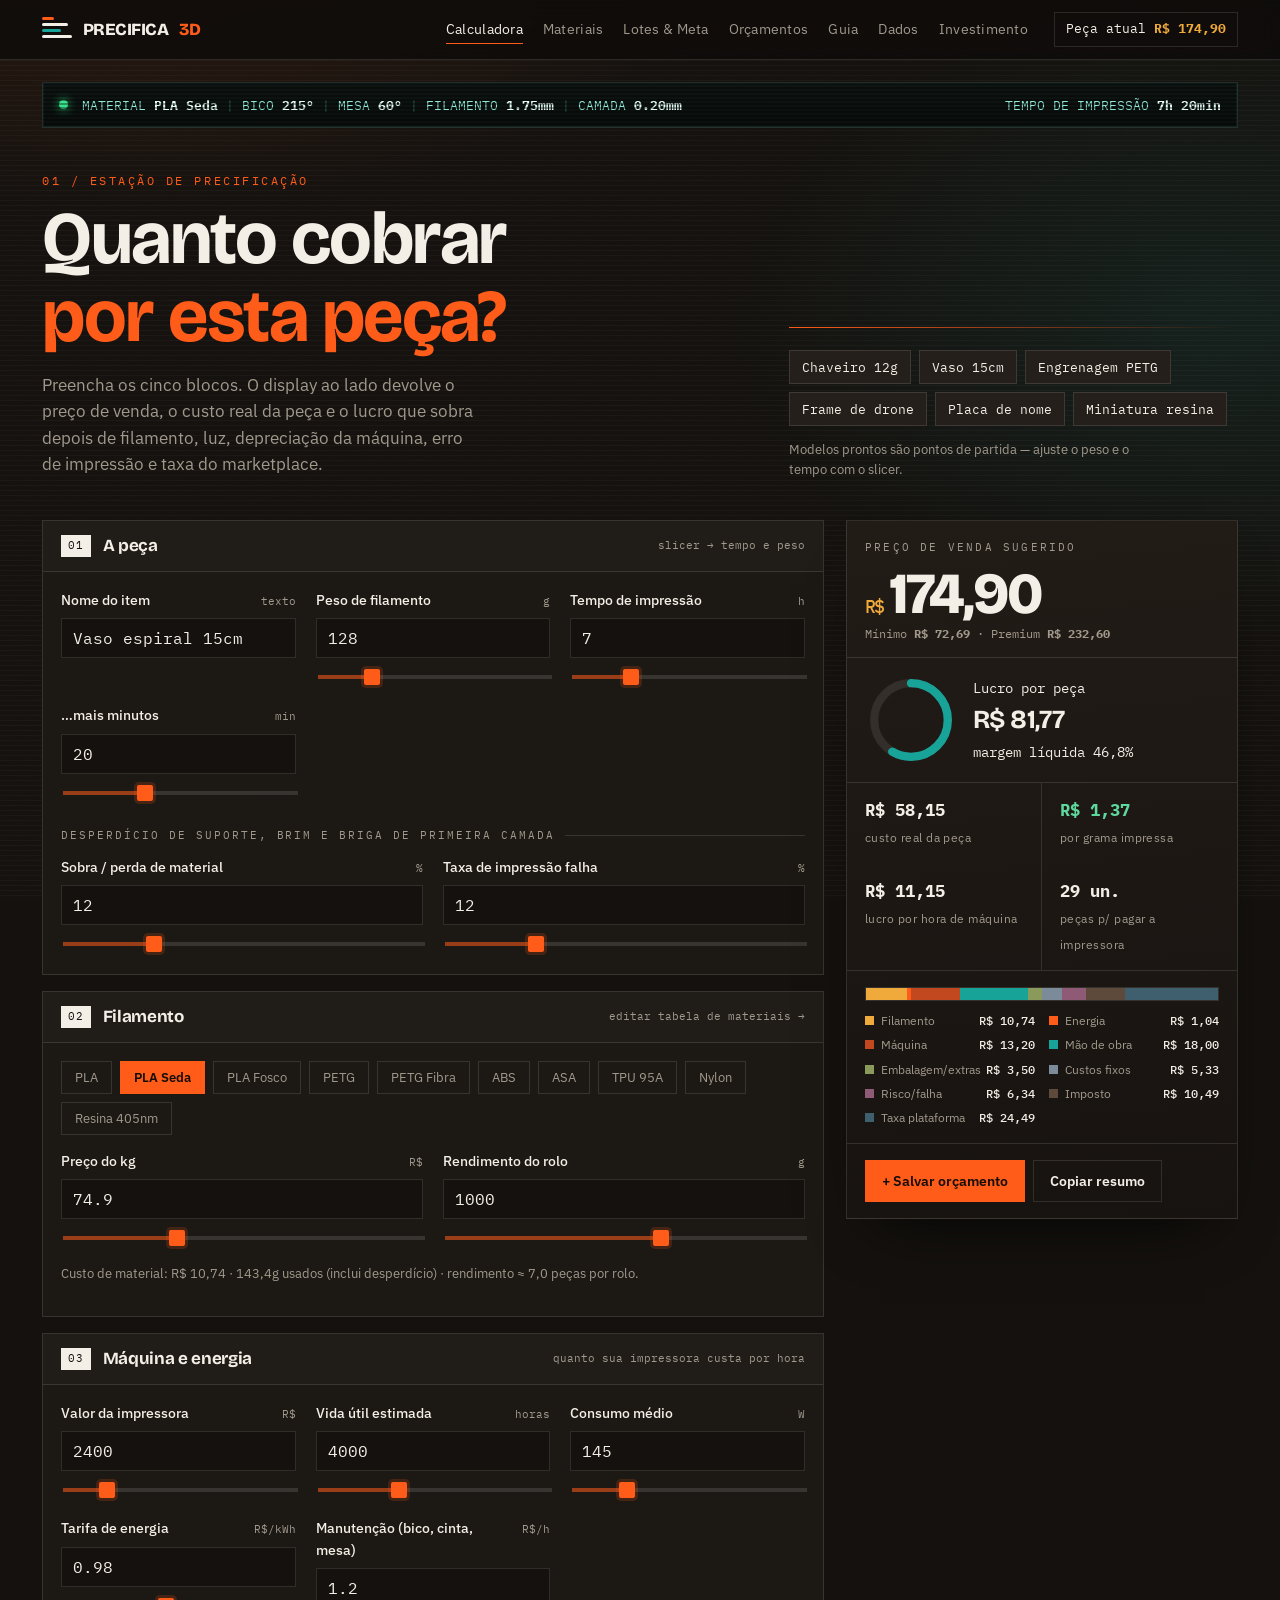
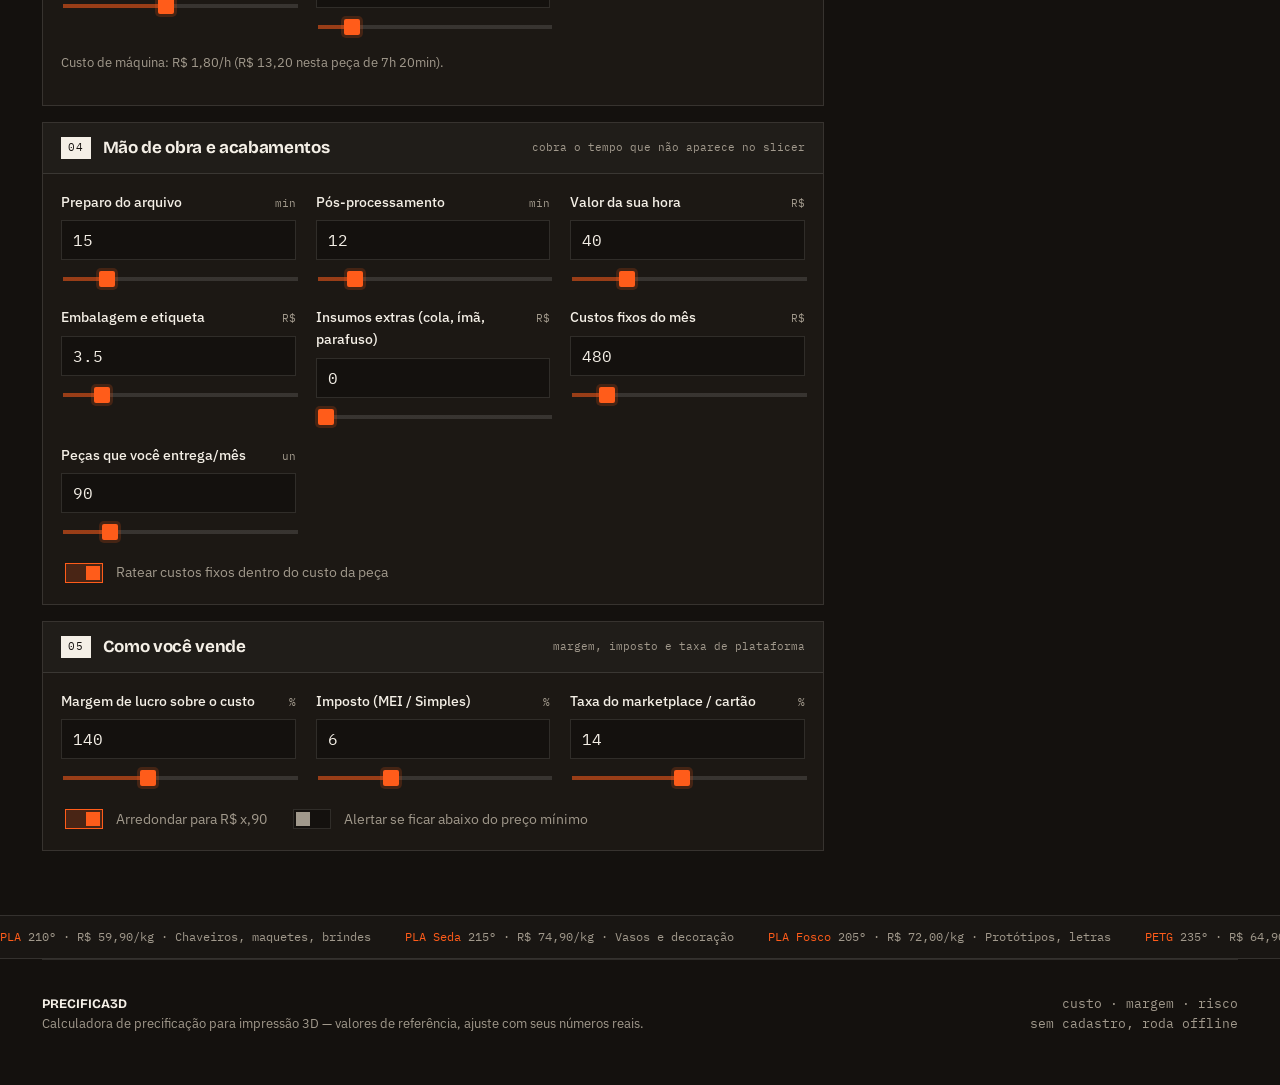
==== index.html @ 9613bdf2 "Precifica3D: calculadora + materiais, lotes, orçamentos, guia, dados e aba Investimento (impressoras" ====
<!DOCTYPE html>
<html lang="pt-BR" class="no-js">
<head>
<meta charset="utf-8">
<meta name="viewport" content="width=device-width,initial-scale=1">
<title>Precifica 3D — Calculadora de Preço de Impressão 3D</title>
<meta name="description" content="Calculadora de preço para impressão 3D: custo de material, energia, depreciação da máquina, mão de obra, falhas e margem. Descubra quanto cobrar por peça.">
<link rel="preconnect" href="https://fonts.googleapis.com">
<link rel="preconnect" href="https://fonts.gstatic.com" crossorigin>
<link href="https://fonts.googleapis.com/css2?family=Bricolage+Grotesque:opsz,wght@12..96,400..800&family=IBM+Plex+Mono:wght@400;500;600&family=IBM+Plex+Sans:wght@400;500;600&display=swap" rel="stylesheet">
<link rel="stylesheet" href="css/style.css">
<script>document.documentElement.classList.remove('no-js')</script>
</head>
<body>
<div class="grain"></div>

<header class="top">
  <div class="top-in">
    <a class="brand" href="index.html"><span class="mark"><i></i><i></i><i></i><i></i></span>PRECIFICA<span>3D</span></a>
    <nav class="nav">
      <a href="index.html" aria-current="page">Calculadora</a>
      <a href="materiais.html">Materiais</a>
      <a href="lotes.html">Lotes &amp; Meta</a>
      <a href="orcamentos.html">Orçamentos</a>
      <a href="guia.html">Guia</a>
      <a href="dados.html">Dados</a>
      <a href="investimento.html">Investimento</a>
    </nav>
    <div class="top-price">Peça atual <b id="chipPrice">R$ 0,00</b></div>
  </div>
</header>

<main id="top">
  <div class="wrap">

  <div class="lcd">
    <span class="led"></span>
    <span id="tickerTxt">MATERIAL <b>PLA</b><span class="sep"> | </span>BICO <b>210°C</b><span class="sep"> | </span>MESA <b>60°C</b><span class="sep"> | </span>FILAMENTO <b>1.75mm</b><span class="sep"> | </span>CAMADA <b>0.20mm</b></span>
    <span style="margin-left:auto">TEMPO DE IMPRESSÃO <b id="tickerTime">0h00</b></span>
  </div>

  <div class="mast">
    <div>
      <div class="kick">01 / Estação de precificação</div>
      <h1>Quanto cobrar<em>por esta peça?</em></h1>
      <p>Preencha os cinco blocos. O display ao lado devolve o preço de venda, o custo real da peça e o lucro que sobra depois de filamento, luz, depreciação da máquina, erro de impressão e taxa do marketplace.</p>
    </div>
    <div>
      <div class="rule"></div>
      <div class="presets" id="presets" role="group" aria-label="Modelos prontos">
        <button class="pre" data-p="chaveiro">Chaveiro 12g</button>
        <button class="pre" data-p="vaso">Vaso 15cm</button>
        <button class="pre" data-p="engren">Engrenagem PETG</button>
        <button class="pre" data-p="drone">Frame de drone</button>
        <button class="pre" data-p="placa">Placa de nome</button>
        <button class="pre" data-p="mini">Miniatura resina</button>
      </div>
      <p style="font-size:13px;color:var(--dim);margin-top:14px">Modelos prontos são pontos de partida — ajuste o peso e o tempo com o slicer.</p>
    </div>
  </div>

  <!-- CALCULADORA -->
  <section id="calculadora" class="stage">
    <div>
      <div class="panel calc" id="calcPanel">
        <div class="sweep"></div>
        <div class="p-head"><span class="num">01</span><h3>A peça</h3><span class="hint">slicer → tempo e peso</span></div>
        <div class="p-body">
          <div class="grid">
            <div class="field">
              <div class="f-top"><label for="nome">Nome do item</label><span class="u">texto</span></div>
              <input type="text" id="nome" data-k="nome" value="Vaso espiral 15cm">
            </div>
            <div class="field">
              <div class="f-top"><label id="lbl-peso" for="i-peso">Peso de filamento</label><span class="u">g</span></div>
              <input type="number" id="i-peso" data-k="peso" min="1" max="4000" step="1" value="128">
              <input type="range" aria-labelledby="lbl-peso" data-k="peso" min="1" max="600" step="1" value="128">
            </div>
            <div class="field">
              <div class="f-top"><label id="lbl-horas" for="i-horas">Tempo de impressão</label><span class="u">h</span></div>
              <input type="number" id="i-horas" data-k="horas" min="0" max="80" step="0.5" value="7">
              <input type="range" aria-labelledby="lbl-horas" data-k="horas" min="0" max="30" step="0.5" value="7">
            </div>
            <div class="field">
              <div class="f-top"><label id="lbl-mins" for="i-mins">…mais minutos</label><span class="u">min</span></div>
              <input type="number" id="i-mins" data-k="mins" min="0" max="59" step="1" value="20">
              <input type="range" aria-labelledby="lbl-mins" data-k="mins" min="0" max="59" step="1" value="20">
            </div>
          </div>
          <div class="sub">Desperdício de suporte, brim e briga de primeira camada</div>
          <div class="grid">
            <div class="field">
              <div class="f-top"><label id="lbl-desperdicio" for="i-desperdicio">Sobra / perda de material</label><span class="u">%</span></div>
              <input type="number" id="i-desperdicio" data-k="desperdicio" min="0" max="80" step="1" value="12">
              <input type="range" aria-labelledby="lbl-desperdicio" data-k="desperdicio" min="0" max="50" step="1" value="12">
            </div>
            <div class="field">
              <div class="f-top"><label id="lbl-falha" for="i-falha">Taxa de impressão falha</label><span class="u">%</span></div>
              <input type="number" id="i-falha" data-k="falha" min="0" max="90" step="1" value="12">
              <input type="range" aria-labelledby="lbl-falha" data-k="falha" min="0" max="50" step="1" value="12">
            </div>
          </div>
        </div>
      </div>

      <div class="panel">
        <div class="p-head"><span class="num">02</span><h3>Filamento</h3><a class="hint" href="materiais.html">editar tabela de materiais →</a></div>
        <div class="p-body">
          <div class="chips" id="chips"></div>
          <div class="grid">
            <div class="field">
              <div class="f-top"><label id="lbl-precoKg" for="i-precoKg">Preço do kg</label><span class="u">R$</span></div>
              <input type="number" id="i-precoKg" data-k="precoKg" min="1" max="900" step="0.1" value="59.90">
              <input type="range" aria-labelledby="lbl-precoKg" data-k="precoKg" min="20" max="200" step="0.5" value="59.9">
            </div>
            <div class="field">
              <div class="f-top"><label id="lbl-rolo" for="i-rolo">Rendimento do rolo</label><span class="u">g</span></div>
              <input type="number" id="i-rolo" data-k="rolo" min="100" max="3000" step="10" value="1000">
              <input type="range" aria-labelledby="lbl-rolo" data-k="rolo" min="250" max="1500" step="10" value="1000">
            </div>
          </div>
          <p class="note" id="matNote">Custo de material por peça: —</p>
        </div>
      </div>

      <div class="panel">
        <div class="p-head"><span class="num">03</span><h3>Máquina e energia</h3><span class="hint">quanto sua impressora custa por hora</span></div>
        <div class="p-body">
          <div class="grid">
            <div class="field">
              <div class="f-top"><label id="lbl-maquina" for="i-maquina">Valor da impressora</label><span class="u">R$</span></div>
              <input type="number" id="i-maquina" data-k="maquina" min="0" max="200000" step="50" value="2400">
              <input type="range" aria-labelledby="lbl-maquina" data-k="maquina" min="500" max="12000" step="50" value="2400">
            </div>
            <div class="field">
              <div class="f-top"><label id="lbl-vida" for="i-vida">Vida útil estimada</label><span class="u">horas</span></div>
              <input type="number" id="i-vida" data-k="vida" min="200" max="20000" step="50" value="4000">
              <input type="range" aria-labelledby="lbl-vida" data-k="vida" min="1000" max="10000" step="50" value="4000">
            </div>
            <div class="field">
              <div class="f-top"><label id="lbl-potencia" for="i-potencia">Consumo médio</label><span class="u">W</span></div>
              <input type="number" id="i-potencia" data-k="potencia" min="10" max="1500" step="5" value="145">
              <input type="range" aria-labelledby="lbl-potencia" data-k="potencia" min="20" max="600" step="5" value="145">
            </div>
            <div class="field">
              <div class="f-top"><label id="lbl-tarifa" for="i-tarifa">Tarifa de energia</label><span class="u">R$/kWh</span></div>
              <input type="number" id="i-tarifa" data-k="tarifa" min="0.1" max="3" step="0.01" value="0.98">
              <input type="range" aria-labelledby="lbl-tarifa" data-k="tarifa" min="0.2" max="2" step="0.01" value="0.98">
            </div>
            <div class="field">
              <div class="f-top"><label id="lbl-manut" for="i-manut">Manutenção (bico, cinta, mesa)</label><span class="u">R$/h</span></div>
              <input type="number" id="i-manut" data-k="manut" min="0" max="30" step="0.1" value="1.20">
              <input type="range" aria-labelledby="lbl-manut" data-k="manut" min="0" max="10" step="0.1" value="1.2">
            </div>
          </div>
          <p class="note" id="machineNote">Custo de máquina: —</p>
        </div>
      </div>

      <div class="panel">
        <div class="p-head"><span class="num">04</span><h3>Mão de obra e acabamentos</h3><span class="hint">cobra o tempo que não aparece no slicer</span></div>
        <div class="p-body">
          <div class="grid">
            <div class="field">
              <div class="f-top"><label id="lbl-prepMin" for="i-prepMin">Preparo do arquivo</label><span class="u">min</span></div>
              <input type="number" id="i-prepMin" data-k="prepMin" min="0" max="240" step="1" value="15">
              <input type="range" aria-labelledby="lbl-prepMin" data-k="prepMin" min="0" max="90" step="1" value="15">
            </div>
            <div class="field">
              <div class="f-top"><label id="lbl-posMin" for="i-posMin">Pós-processamento</label><span class="u">min</span></div>
              <input type="number" id="i-posMin" data-k="posMin" min="0" max="240" step="1" value="12">
              <input type="range" aria-labelledby="lbl-posMin" data-k="posMin" min="0" max="90" step="1" value="12">
            </div>
            <div class="field">
              <div class="f-top"><label id="lbl-horaTrab" for="i-horaTrab">Valor da sua hora</label><span class="u">R$</span></div>
              <input type="number" id="i-horaTrab" data-k="horaTrab" min="0" max="300" step="1" value="40">
              <input type="range" aria-labelledby="lbl-horaTrab" data-k="horaTrab" min="10" max="150" step="1" value="40">
            </div>
            <div class="field">
              <div class="f-top"><label id="lbl-emb" for="i-emb">Embalagem e etiqueta</label><span class="u">R$</span></div>
              <input type="number" id="i-emb" data-k="emb" min="0" max="100" step="0.5" value="3.50">
              <input type="range" aria-labelledby="lbl-emb" data-k="emb" min="0" max="25" step="0.1" value="3.5">
            </div>
            <div class="field">
              <div class="f-top"><label id="lbl-extra" for="i-extra">Insumos extras (cola, ímã, parafuso)</label><span class="u">R$</span></div>
              <input type="number" id="i-extra" data-k="extra" min="0" max="500" step="0.5" value="0">
              <input type="range" aria-labelledby="lbl-extra" data-k="extra" min="0" max="60" step="0.5" value="0">
            </div>
            <div class="field">
              <div class="f-top"><label id="lbl-fixos" for="i-fixos">Custos fixos do mês</label><span class="u">R$</span></div>
              <input type="number" id="i-fixos" data-k="fixos" min="0" max="50000" step="10" value="480">
              <input type="range" aria-labelledby="lbl-fixos" data-k="fixos" min="0" max="4000" step="10" value="480">
            </div>
            <div class="field">
              <div class="f-top"><label id="lbl-pecasMes" for="i-pecasMes">Peças que você entrega/mês</label><span class="u">un</span></div>
              <input type="number" id="i-pecasMes" data-k="pecasMes" min="1" max="5000" step="1" value="90">
              <input type="range" aria-labelledby="lbl-pecasMes" data-k="pecasMes" min="1" max="500" step="1" value="90">
            </div>
          </div>
          <label class="switch" style="margin-top:16px"><input type="checkbox" data-ka="ratear" checked> Ratear custos fixos dentro do custo da peça</label>
        </div>
      </div>

      <div class="panel">
        <div class="p-head"><span class="num">05</span><h3>Como você vende</h3><span class="hint">margem, imposto e taxa de plataforma</span></div>
        <div class="p-body">
          <div class="grid">
            <div class="field">
              <div class="f-top"><label id="lbl-margem" for="i-margem">Margem de lucro sobre o custo</label><span class="u">%</span></div>
              <input type="number" id="i-margem" data-k="margem" min="0" max="800" step="5" value="140">
              <input type="range" aria-labelledby="lbl-margem" data-k="margem" min="0" max="400" step="5" value="140">
            </div>
            <div class="field">
              <div class="f-top"><label id="lbl-imposto" for="i-imposto">Imposto (MEI / Simples)</label><span class="u">%</span></div>
              <input type="number" id="i-imposto" data-k="imposto" min="0" max="30" step="0.5" value="6">
              <input type="range" aria-labelledby="lbl-imposto" data-k="imposto" min="0" max="20" step="0.5" value="6">
            </div>
            <div class="field">
              <div class="f-top"><label id="lbl-taxa" for="i-taxa">Taxa do marketplace / cartão</label><span class="u">%</span></div>
              <input type="number" id="i-taxa" data-k="taxa" min="0" max="40" step="0.5" value="14">
              <input type="range" aria-labelledby="lbl-taxa" data-k="taxa" min="0" max="30" step="0.5" value="14">
            </div>
          </div>
          <div style="display:flex;gap:22px;flex-wrap:wrap;margin-top:16px">
            <label class="switch"><input type="checkbox" data-ka="arredonda" checked> Arredondar para R$ x,90</label>
            <label class="switch"><input type="checkbox" data-ka="mostrarMin"> Alertar se ficar abaixo do preço mínimo</label>
          </div>
        </div>
      </div>
    </div>

    <!-- DISPLAY -->
    <aside class="read" aria-label="Resultado">
      <div class="panel" id="readout">
        <div class="rd-top">
          <div class="rd-label">Preço de venda sugerido</div>
          <div class="price" id="price"><small>R$</small><span id="priceVal">0,00</span></div>
          <div class="price-note" id="rangeLine">Mínimo <b id="pMin">—</b> · Premium <b id="pMax">—</b></div>
          <span id="srOut" class="sr-only" role="status"></span>
        </div>
        <div class="gauge">
          <svg viewBox="0 0 100 100" aria-hidden="true">
            <circle class="ring" cx="50" cy="50" r="40"></circle>
            <circle class="val" id="ring" cx="50" cy="50" r="40" transform="rotate(-90 50 50)" stroke-dasharray="251.3" stroke-dashoffset="251.3"></circle>
          </svg>
          <div class="g-txt">Lucro por peça<b id="lucro">R$ 0,00</b>margem líquida <span id="mliq">0%</span></div>
        </div>
        <div class="kpis">
          <div class="kpi"><b id="custo">R$ 0,00</b><span>custo real da peça</span></div>
          <div class="kpi pos"><b id="perGram">R$ 0,00</b><span>por grama impressa</span></div>
          <div class="kpi"><b id="perHora">R$ 0,00</b><span>lucro por hora de máquina</span></div>
          <div class="kpi"><b id="payback">0</b><span>peças p/ pagar a impressora</span></div>
        </div>
        <div class="stack" id="stack" aria-hidden="true"></div>
        <div class="legend" id="legend"></div>
        <div class="warner" id="warner" hidden></div>
        <div class="acts">
          <button class="btn solid" id="addQuote">+ Salvar orçamento</button>
          <button class="btn" id="copyQuote">Copiar resumo</button>
        </div>
      </div>
    </aside>
  </section>
  </div>

<div class="marq" aria-hidden="true"><div class="marq-in" id="marq"></div></div>

  <div class="wrap">
  <footer>
    <div><b>PRECIFICA3D</b><br>Calculadora de precificação para impressão 3D — valores de referência, ajuste com seus números reais.</div>
    <div class="mono" style="text-align:right">custo · margem · risco<br>sem cadastro, roda offline</div>
  </footer>
  </div>
</main>

<script src="js/core.js"></script>
<script src="js/calc.js"></script>
</body>
</html>
---- css/style.css ----
*{box-sizing:border-box}
:root{
  --ink:#14110E; --ink2:#1C1814; --ink3:#241F1A; --line:rgba(245,240,232,.12);
  --paper:#F4EFE6; --dim:#A1998C;
  --hot:#FF5C1A; --amber:#F0A93B; --teal:#17A398; --rust:#C1481F; --slate:#7C8B9A; --olive:#8A9A5B; --plum:#8E5A76;
  --d:'Bricolage Grotesque',system-ui,sans-serif;
  --b:'IBM Plex Sans',system-ui,sans-serif;
  --m:'IBM Plex Mono',ui-monospace,monospace;
}
html{-webkit-text-size-adjust:100%}
body{margin:0;background:var(--ink);color:var(--paper);font-family:var(--b);line-height:1.6;
  background-image:radial-gradient(900px 500px at 12% -5%,rgba(255,92,26,.13),transparent 70%),
  radial-gradient(700px 460px at 95% 12%,rgba(23,163,152,.10),transparent 70%);}
body::before{content:"";position:fixed;inset:0;pointer-events:none;z-index:1;
  background:repeating-linear-gradient(180deg,rgba(255,255,255,.032) 0 1px,transparent 1px 5px)}
.grain{position:fixed;inset:0;pointer-events:none;z-index:2;opacity:.055;mix-blend-mode:overlay;
  background-image:url("data:image/svg+xml;utf8,<svg xmlns='http://www.w3.org/2000/svg' width='140' height='140'><filter id='n'><feTurbulence type='fractalNoise' baseFrequency='.85' numOctaves='3'/></filter><rect width='140' height='140' filter='url(%23n)'/></svg>")}
::selection{background:var(--hot);color:#160f08}
a{color:inherit}
h1,h2,h3,h4{font-family:var(--d);font-weight:700;letter-spacing:-.02em;margin:0;line-height:1.05}
.mono{font-family:var(--m)}
.wrap{max-width:1240px;margin:0 auto;padding:0 22px;position:relative;z-index:3}

/* ---------- topbar ---------- */
.top{position:sticky;top:0;z-index:20;background:rgba(14,12,10,.82);backdrop-filter:blur(9px);
  border-bottom:1px solid var(--line)}
.top-in{display:flex;align-items:center;gap:26px;padding:12px 22px;max-width:1240px;margin:0 auto}
.brand{display:flex;align-items:center;gap:11px;text-decoration:none;font-family:var(--d);font-weight:800;font-size:17px;letter-spacing:-.03em}
.mark{width:30px;height:30px;display:block}
.mark i{display:block;height:3px;margin:3px 0;background:var(--paper);border-radius:2px}
.mark i:nth-child(1){width:12px;background:var(--hot)} .mark i:nth-child(2){width:26px}
.mark i:nth-child(3){width:19px;background:var(--teal)} .mark i:nth-child(4){width:30px}
.brand span{color:var(--hot)}
.nav{display:flex;gap:20px;margin-left:auto;font-size:13.5px;letter-spacing:.02em}
.nav a{text-decoration:none;color:var(--dim);position:relative;padding:4px 0}
.nav a::after{content:"";position:absolute;left:0;bottom:0;height:1px;width:0;background:var(--hot);transition:width .3s}
.nav a:hover{color:var(--paper)} .nav a:hover::after{width:100%}
.nav a[aria-current=page]{color:var(--paper)} .nav a[aria-current=page]::after{width:100%}
.top-price{font-family:var(--m);font-size:13px;border:1px solid var(--line);padding:6px 11px;white-space:nowrap}
.top-price b{color:var(--amber)}
@media(max-width:900px){
  .top-in{flex-wrap:wrap;row-gap:8px}
  .nav{order:3;width:100%;margin-left:0;gap:16px;overflow-x:auto;padding-bottom:2px}
}

/* ---------- lcd ---------- */
.lcd{border:1px solid var(--line);background:linear-gradient(180deg,#0E1512,#0A0F0D);
  box-shadow:inset 0 0 0 1px rgba(23,163,152,.13),0 20px 50px -30px rgba(0,0,0,.9);
  padding:12px 16px;display:flex;align-items:center;gap:14px;flex-wrap:wrap;
  font-family:var(--m);font-size:12.5px;color:#8FE7D6;position:relative;overflow:hidden;margin-top:22px}
.lcd::after{content:"";position:absolute;inset:0;background:repeating-linear-gradient(180deg,rgba(0,0,0,.35) 0 2px,transparent 2px 4px);pointer-events:none}
.led{width:9px;height:9px;background:#39E58C;border-radius:50%;box-shadow:0 0 10px #39E58C;animation:blink 2.2s infinite}
@keyframes blink{0%,70%{opacity:1}85%{opacity:.25}100%{opacity:1}}
.lcd .sep{color:#2F5B52}
.lcd b{color:#E6FFF7}

/* ---------- masthead ---------- */
.mast{display:grid;grid-template-columns:minmax(0,1.35fr) minmax(0,.85fr);gap:34px;align-items:end;padding:44px 0 26px}
.kick{font-family:var(--m);font-size:11.5px;letter-spacing:.22em;text-transform:uppercase;color:var(--hot)}
.mast h1{font-size:clamp(38px,6.4vw,74px);margin:10px 0 0}
.mast h1 em{font-style:normal;color:var(--hot);display:block}
.mast p{max-width:44ch;color:var(--dim);font-size:16.5px}
.rule{height:1px;background:linear-gradient(90deg,var(--hot),transparent);margin:22px 0}
@media(max-width:940px){.mast{grid-template-columns:1fr;gap:16px}}

/* ---------- stage ---------- */
.stage{display:grid;grid-template-columns:minmax(0,1fr) minmax(320px,392px);gap:22px;align-items:start;padding-bottom:64px}
@media(max-width:1040px){.stage{grid-template-columns:1fr}}
.panel{background:var(--ink2);border:1px solid var(--line);position:relative}
.panel+.panel{margin-top:16px}
.p-head{display:flex;align-items:center;gap:12px;padding:14px 18px;border-bottom:1px solid var(--line);background:rgba(255,255,255,.02)}
.p-head .num{font-family:var(--m);font-size:11px;color:var(--ink);background:var(--paper);padding:2px 7px;letter-spacing:.08em}
.p-head h3{font-size:17px}
.p-head .hint{margin-left:auto;font-family:var(--m);font-size:11px;color:var(--dim)}
.p-head a.hint{text-decoration:none}
.p-head a.hint:hover{color:var(--hot)}
.p-body{padding:18px}
.sweep{position:absolute;top:0;left:0;width:2px;height:100%;background:linear-gradient(180deg,transparent,rgba(255,92,26,.55),transparent);opacity:0}
.panel.calc{overflow:hidden}
.panel.calc.flash .sweep{animation:sweep .85s cubic-bezier(.5,0,.3,1)}
@keyframes sweep{0%{opacity:1;left:0}100%{opacity:0;left:100%}}

.grid{display:grid;grid-template-columns:repeat(auto-fit,minmax(190px,1fr));gap:16px 20px}
.field{display:flex;flex-direction:column;gap:7px;min-width:0}
.f-top{display:flex;align-items:baseline;gap:8px}
.f-top label{font-size:13.5px;font-weight:500}
.f-top .u{font-family:var(--m);font-size:11px;color:var(--dim);margin-left:auto}
input[type=number],input[type=text]{font-family:var(--m);font-size:16px;background:var(--ink);color:var(--paper);
  border:1px solid var(--line);padding:9px 11px;width:100%;transition:.2s}
input:focus{outline:none;border-color:var(--hot);box-shadow:0 0 0 3px rgba(255,92,26,.16)}
input[type=range]{-webkit-appearance:none;appearance:none;width:100%;height:20px;background:transparent;cursor:grab}
input[type=range]::-webkit-slider-runnable-track{height:4px;background:linear-gradient(90deg,rgba(255,92,26,.55) var(--p,40%),rgba(255,255,255,.12) var(--p,40%))}
input[type=range]::-webkit-slider-thumb{-webkit-appearance:none;width:16px;height:16px;margin-top:-6px;border-radius:2px;
  background:var(--hot);box-shadow:0 0 0 3px rgba(255,92,26,.18);transition:transform .15s}
input[type=range]:hover::-webkit-slider-thumb{transform:scale(1.18)}
input[type=range]::-moz-range-track{height:4px;background:rgba(255,255,255,.12)}
input[type=range]::-moz-range-thumb{border:none;width:14px;height:14px;border-radius:2px;background:var(--hot)}

.chips{display:flex;flex-wrap:wrap;gap:8px;margin-bottom:16px}
.chip{font-family:var(--b);font-size:13px;padding:7px 13px;border:1px solid var(--line);background:transparent;color:var(--dim);cursor:pointer;transition:.18s}
.chip:hover{color:var(--paper);border-color:var(--dim);transform:translateY(-2px)}
.chip[aria-pressed=true]{background:var(--hot);border-color:var(--hot);color:#150d07;font-weight:600}
.sub{font-family:var(--m);font-size:11px;letter-spacing:.18em;text-transform:uppercase;color:var(--dim);margin:22px 0 12px;display:flex;align-items:center;gap:10px}
.sub::after{content:"";flex:1;height:1px;background:var(--line)}
.presets{display:flex;gap:8px;flex-wrap:wrap}
.pre{font-size:12.5px;padding:8px 12px;background:var(--ink3);border:1px solid var(--line);color:var(--paper);cursor:pointer;font-family:var(--m);transition:.18s}
.pre:hover{background:var(--paper);color:var(--ink);transform:translateY(-2px)}
.switch{display:flex;align-items:center;gap:10px;font-size:13.5px;color:var(--dim);cursor:pointer;user-select:none}
.switch input{appearance:none;width:38px;height:20px;background:var(--ink);border:1px solid var(--line);position:relative;cursor:pointer;transition:.2s}
.switch input::after{content:"";position:absolute;top:2px;left:2px;width:14px;height:14px;background:var(--dim);transition:.2s}
.switch input:checked{background:rgba(255,92,26,.2);border-color:var(--hot)}
.switch input:checked::after{left:20px;background:var(--hot)}

/* ---------- readout ---------- */
.read{position:sticky;top:76px}
.read .panel{background:linear-gradient(175deg,#221C17,#171310);box-shadow:0 30px 60px -34px rgba(0,0,0,.85)}
.rd-top{padding:18px 18px 14px;border-bottom:1px solid var(--line)}
.rd-label{font-family:var(--m);font-size:11px;letter-spacing:.2em;text-transform:uppercase;color:var(--dim)}
.price{font-family:var(--d);font-weight:800;font-size:clamp(44px,7.5vw,58px);letter-spacing:-.035em;line-height:1;margin:8px 0 2px;
  display:flex;align-items:baseline;gap:6px;transition:transform .18s}
.price small{font-family:var(--m);font-size:18px;font-weight:500;color:var(--amber)}
.price.bump{transform:translateY(-3px)}
.price-note{font-family:var(--m);font-size:11.5px;color:var(--dim)}
.gauge{display:flex;align-items:center;gap:16px;padding:16px 18px;border-bottom:1px solid var(--line)}
.gauge svg{width:92px;height:92px;flex:0 0 auto}
.gauge .ring{fill:none;stroke:rgba(255,255,255,.09);stroke-width:9}
.gauge .val{fill:none;stroke:var(--hot);stroke-width:9;stroke-linecap:round;transition:stroke-dashoffset .7s cubic-bezier(.3,.8,.2,1)}
.gauge .g-txt{font-family:var(--m);font-size:14px}
.gauge .g-txt b{font-family:var(--d);font-size:26px;display:block;letter-spacing:-.02em}
.kpis{display:grid;grid-template-columns:repeat(2,1fr);border-bottom:1px solid var(--line)}
.kpi{padding:14px 18px;border-right:1px solid var(--line)}
.kpi:nth-child(2n){border-right:none}
.kpi b{font-family:var(--m);font-size:17px;display:block}
.kpi span{font-size:11.5px;color:var(--dim);letter-spacing:.04em}
.kpi.neg b{color:var(--hot)} .kpi.pos b{color:#5FD89F}
.stack{display:flex;height:14px;margin:16px 18px 10px;border:1px solid var(--line)}
.stack i{display:block;height:100%;transition:width .6s cubic-bezier(.3,.8,.2,1)}
.legend{padding:0 18px 16px;display:grid;grid-template-columns:1fr 1fr;gap:5px 14px;font-size:12px;color:var(--dim)}
.legend i{display:inline-block;width:9px;height:9px;margin-right:7px}
.legend b{font-family:var(--m);font-weight:500;color:var(--paper);float:right}
.warner{margin:0 18px 16px;padding:10px 12px;border-left:2px solid var(--amber);background:rgba(240,169,59,.08);font-size:12.5px}
.acts{display:flex;gap:8px;padding:16px 18px;border-top:1px solid var(--line);flex-wrap:wrap}
.btn{font-family:var(--b);font-size:13.5px;font-weight:600;padding:11px 16px;border:1px solid var(--line);background:transparent;color:var(--paper);cursor:pointer;transition:.2s}
.btn:hover{border-color:var(--paper);transform:translateY(-2px)}
.btn.solid{background:var(--hot);border-color:var(--hot);color:#150d07}
.btn.solid:hover{background:#ff7440;box-shadow:0 12px 26px -14px rgba(255,92,26,.9)}

/* ---------- ticker ---------- */
.marq{border-top:1px solid var(--line);border-bottom:1px solid var(--line);overflow:hidden;background:rgba(255,255,255,.02);padding:11px 0}
.marq-in{display:flex;gap:34px;white-space:nowrap;font-family:var(--m);font-size:12px;color:var(--dim);animation:mv 42s linear infinite}
.marq-in em{color:var(--hot);font-style:normal}
@keyframes mv{to{transform:translateX(-50%)}}

/* ---------- sections ---------- */
section.blk{padding:70px 0}
.head{display:grid;grid-template-columns:minmax(0,1fr) minmax(0,.7fr);gap:30px;align-items:end;margin-bottom:30px}
.head h1,.head h2{font-size:clamp(28px,4.2vw,44px)}
.head p{color:var(--dim);margin:0}
@media(max-width:860px){.head{grid-template-columns:1fr;gap:12px}}

table{width:100%;border-collapse:collapse;font-size:14px}
th{font-family:var(--m);font-size:10.5px;letter-spacing:.16em;text-transform:uppercase;color:var(--dim);text-align:left;padding:11px 12px;border-bottom:1px solid var(--line)}
td{padding:12px;border-bottom:1px solid rgba(245,240,232,.07)}
tbody tr{transition:.16s;cursor:pointer}
tbody tr:hover{background:rgba(255,92,26,.07)}
tbody tr.on{background:rgba(255,92,26,.13);box-shadow:inset 2px 0 0 var(--hot)}
td b{font-family:var(--d);font-size:15.5px}
td .m{font-family:var(--m);font-size:13px}
td input{width:92px;padding:6px 8px;font-size:13.5px}
.tblwrap{overflow-x:auto;border:1px solid var(--line);background:var(--ink2)}
.lotbtn{background:transparent;border:1px solid var(--line);color:var(--paper);font-family:var(--m);font-size:13px;padding:5px 10px;cursor:pointer;transition:.18s}
.lotbtn:hover{border-color:var(--hot);color:var(--hot)}
.lotbtn[aria-pressed=true]{border-color:var(--hot);background:rgba(255,92,26,.14);color:var(--hot)}

.two{display:grid;grid-template-columns:minmax(0,1.1fr) minmax(0,.9fr);gap:22px;align-items:start}
@media(max-width:940px){.two{grid-template-columns:1fr}}
.spool{width:100%;max-width:330px;margin:0 auto;display:block}
.spool .wound{animation:spin 12s linear infinite;transform-origin:100px 100px}
@keyframes spin{to{transform:rotate(360deg)}}
.note{font-size:13px;color:var(--dim);margin-top:14px}

.goal{background:linear-gradient(160deg,#1E2A28,#151210);border:1px solid var(--line);padding:22px}
.goal .big{font-family:var(--d);font-weight:800;font-size:34px;letter-spacing:-.02em}
.goal .rows{display:grid;grid-template-columns:1fr 1fr;gap:14px;margin-top:16px}
.goal .rows div{border-left:2px solid var(--teal);padding-left:12px}
.goal .rows b{font-family:var(--m);font-size:19px;display:block}
.goal .rows span{font-size:12px;color:var(--dim)}

/* stacked cards */
.stacksec{position:relative}
.scard{position:sticky;background:var(--ink2);border:1px solid var(--line);padding:26px;margin-bottom:16px;
  box-shadow:0 -14px 40px -30px rgba(0,0,0,.9)}
.scard h4{font-size:22px;margin-bottom:8px}
.scard .idx{font-family:var(--m);font-size:11px;color:var(--hot);letter-spacing:.2em}
.scard p{margin:0;color:var(--dim);max-width:60ch}
.scard .fig{font-family:var(--m);font-size:13px;color:var(--paper);margin-top:14px;white-space:nowrap;overflow:auto}

/* rules */
.rules{counter-reset:r}
.rule-i{display:grid;grid-template-columns:64px 1fr;gap:20px;padding:20px 0;border-top:1px solid var(--line)}
.rule-i:last-child{border-bottom:1px solid var(--line)}
.rule-i::before{counter-increment:r;content:counter(r,decimal-leading-zero);font-family:var(--m);font-size:13px;color:var(--hot)}
.rule-i h4{font-size:19px;margin-bottom:6px}
.rule-i p{margin:0;color:var(--dim)}
.rule-i:hover{background:rgba(255,255,255,.02)}

/* quotes */
.quote{display:grid;grid-template-columns:1fr auto;gap:12px;align-items:center;padding:13px 0;border-bottom:1px solid rgba(245,240,232,.07)}
.quote b{font-family:var(--d);font-size:16px}
.quote .m{font-family:var(--m);font-size:12px;color:var(--dim)}
.quote .x{background:none;border:1px solid var(--line);color:var(--dim);width:30px;height:30px;cursor:pointer;transition:.18s}
.quote .x:hover{border-color:var(--hot);color:var(--hot)}
.empty{color:var(--dim);font-size:14px;padding:18px 0;border-bottom:1px solid var(--line)}
.total{display:flex;justify-content:space-between;align-items:baseline;padding:18px 0;font-family:var(--m);font-size:14px;color:var(--dim)}
.total b{font-family:var(--d);font-size:30px;color:var(--paper)}

/* faq */
.faq{border-top:1px solid var(--line)}
.fq{border-bottom:1px solid var(--line)}
.fq button{width:100%;text-align:left;background:none;border:0;color:var(--paper);font-family:var(--d);font-size:18px;
  padding:19px 40px 19px 0;cursor:pointer;position:relative;transition:.2s}
.fq button::after{content:"+";position:absolute;right:6px;top:17px;font-family:var(--m);color:var(--hot);font-size:19px;transition:.25s}
.fq.open button::after{transform:rotate(45deg)}
.fq .a{max-height:0;overflow:hidden;visibility:hidden;transition:max-height .35s ease,visibility 0s .35s;color:var(--dim);font-size:14.5px}
.fq.open .a{max-height:280px;padding-bottom:20px;visibility:visible;transition:max-height .35s ease}
.fq .a p{margin:0}

/* investment page */
select,input[type=date]{font-family:var(--m);font-size:14px;background:var(--ink);color:var(--paper);
  border:1px solid var(--line);padding:9px 11px;width:100%;transition:.2s}
select:focus,input[type=date]:focus{outline:none;border-color:var(--hot);box-shadow:0 0 0 3px rgba(255,92,26,.16)}
input[type=date]{color-scheme:dark}
.pill{font-family:var(--m);font-size:11px;letter-spacing:.06em;padding:4px 9px;border:1px solid var(--pc,var(--line));
  color:var(--pc,var(--dim));white-space:nowrap}
.rowacts{display:flex;gap:6px;align-items:center;flex-wrap:wrap}
.rowacts .x{background:none;border:1px solid var(--line);color:var(--dim);width:30px;height:30px;cursor:pointer;transition:.18s}
.rowacts .x:hover{border-color:var(--hot);color:var(--hot)}
.bars{display:flex;align-items:flex-end;gap:6px;height:150px;padding:6px 2px 0;border-bottom:1px solid var(--line)}
.bcol{flex:1;display:flex;flex-direction:column;justify-content:flex-end;align-items:center;height:100%;min-width:0}
.bcol .bar{width:100%;background:linear-gradient(180deg,var(--hot),rgba(255,92,26,.35));min-height:2px;transition:height .6s cubic-bezier(.3,.8,.2,1)}
.bcol span{font-family:var(--m);font-size:9.5px;color:var(--dim);margin-top:6px;text-transform:uppercase}

footer{border-top:1px solid var(--line);padding:34px 0 50px;color:var(--dim);font-size:13px;
  display:flex;gap:20px;justify-content:space-between;flex-wrap:wrap}
footer b{color:var(--paper);font-family:var(--d)}

.rv{opacity:0;transform:translateY(20px)}
.in .rv{opacity:1;transform:none;transition:opacity .65s ease var(--dl,0s),transform .65s cubic-bezier(.2,.7,.2,1) var(--dl,0s)}
@media (prefers-reduced-motion:reduce){
  *{animation:none!important;transition:none!important}
  .rv{opacity:1;transform:none}
  .marq-in{animation:none}
}
.sr-only{position:absolute;width:1px;height:1px;margin:-1px;padding:0;border:0;clip:rect(0 0 0 0);clip-path:inset(50%);overflow:hidden;white-space:nowrap}
:focus-visible{outline:2px solid var(--hot);outline-offset:2px}
.no-js .rv{opacity:1;transform:none}
@media print{.top,.lcd,.acts,.marq,.grain{display:none}.fq .a{max-height:none;visibility:visible}body{background:#fff;color:#000}.panel{border-color:#bbb;background:#fff}}
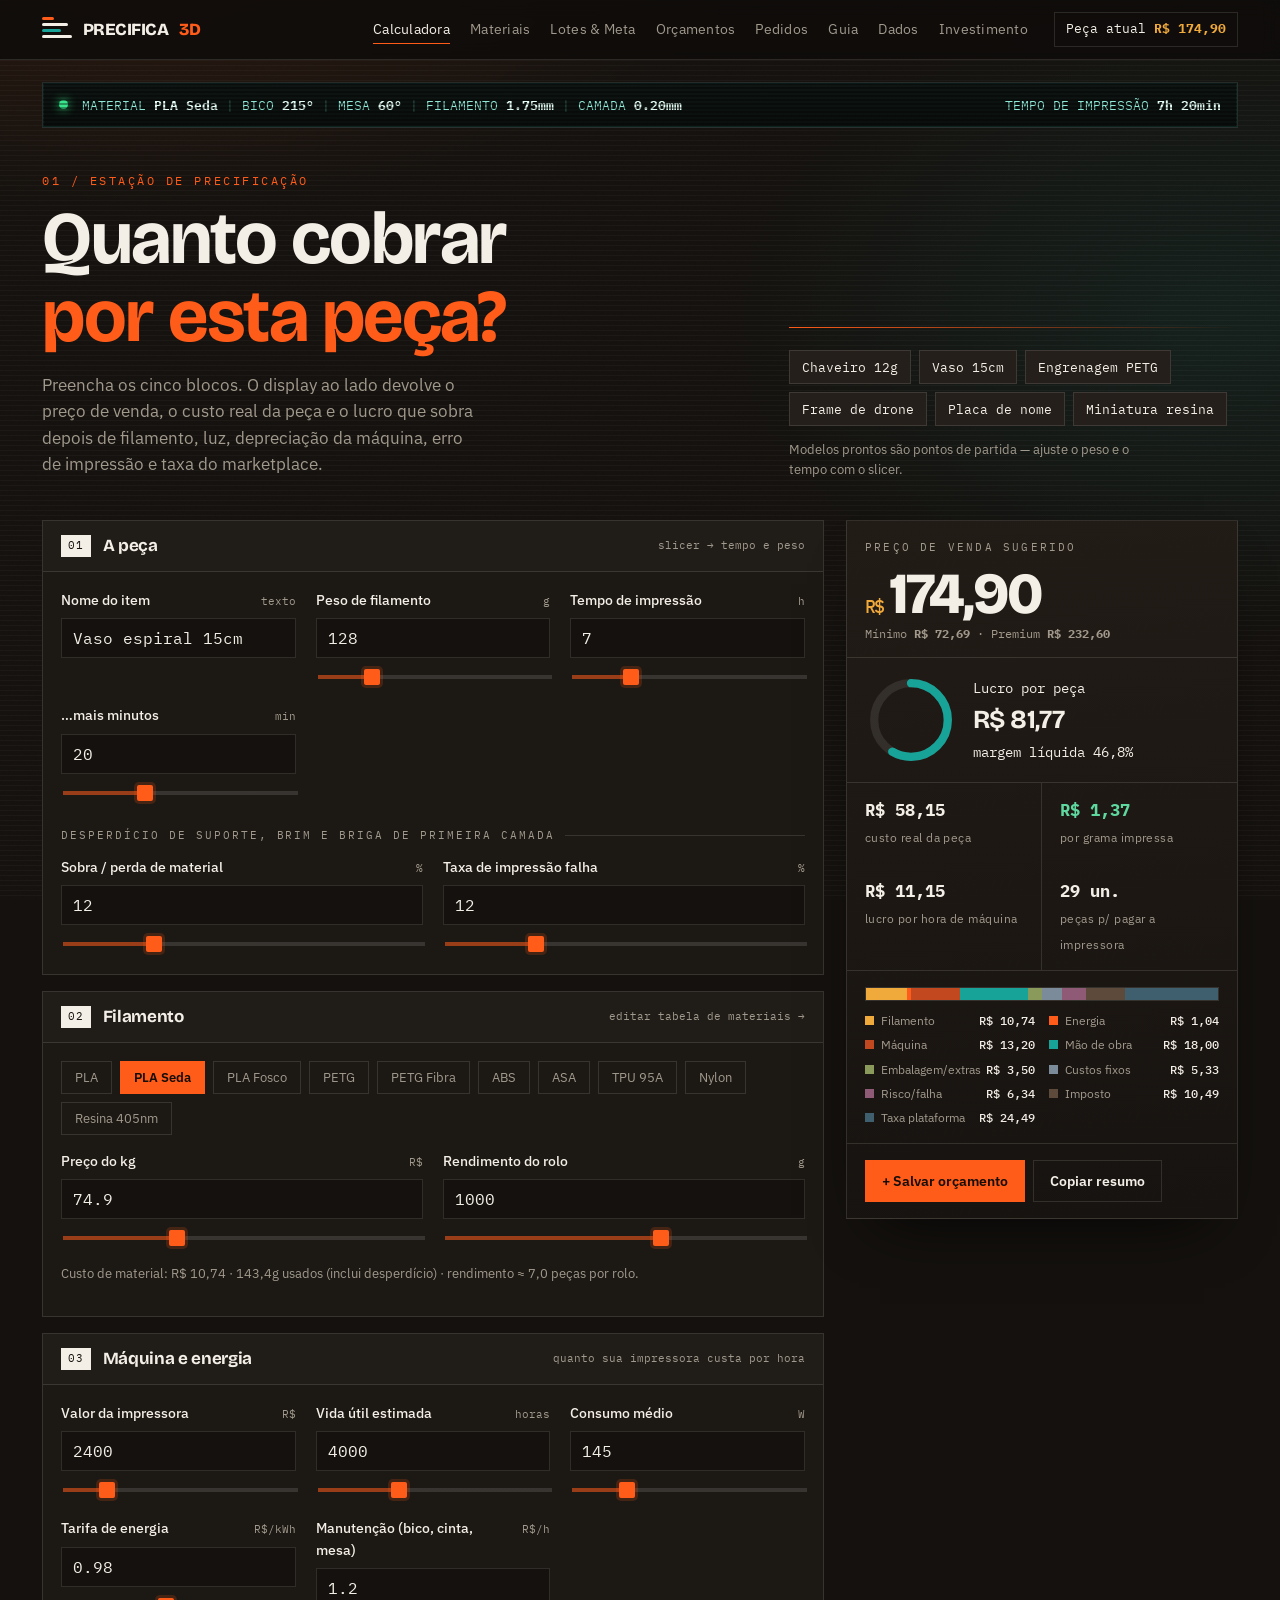
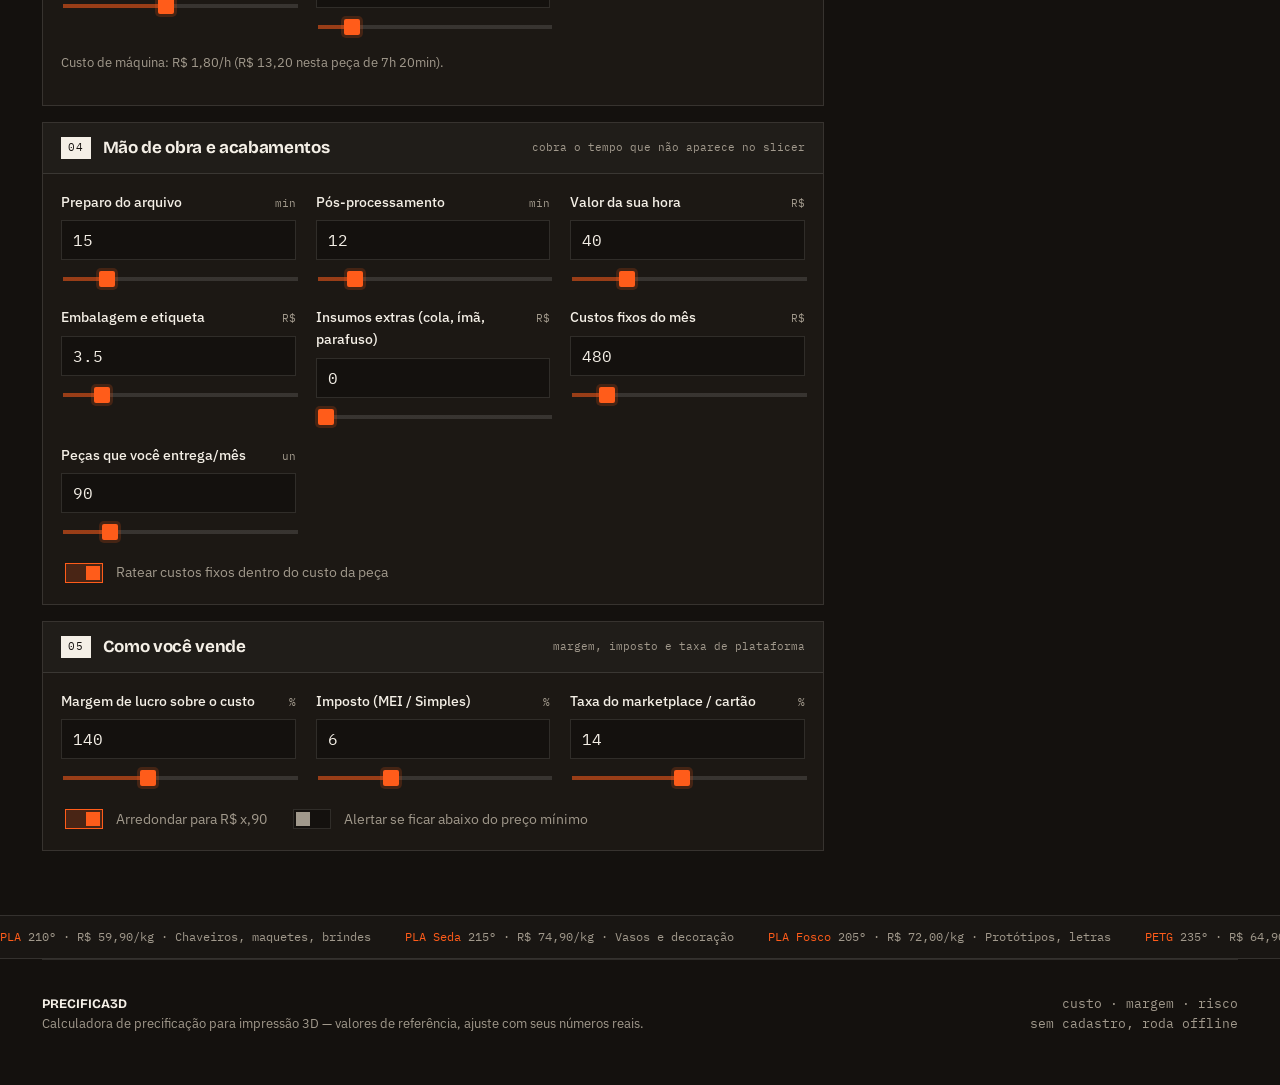
==== commit 02abca0e: "Fluxo de venda: Pedidos (orcamento -> pagamento -> entrega) com faturamento, receita mensal e paybac" ====
--- a/index.html
+++ b/index.html
@@ -22,6 +22,7 @@
       <a href="materiais.html">Materiais</a>
       <a href="lotes.html">Lotes &amp; Meta</a>
       <a href="orcamentos.html">Orçamentos</a>
+      <a href="pedidos.html">Pedidos</a>
       <a href="guia.html">Guia</a>
       <a href="dados.html">Dados</a>
       <a href="investimento.html">Investimento</a>
--- a/css/style.css
+++ b/css/style.css
@@ -168,7 +168,7 @@
 td .m{font-family:var(--m);font-size:13px}
 td input{width:92px;padding:6px 8px;font-size:13.5px}
 .tblwrap{overflow-x:auto;border:1px solid var(--line);background:var(--ink2)}
-.lotbtn{background:transparent;border:1px solid var(--line);color:var(--paper);font-family:var(--m);font-size:13px;padding:5px 10px;cursor:pointer;transition:.18s}
+.lotbtn{background:transparent;border:1px solid var(--line);color:var(--paper);font-family:var(--m);font-size:13px;padding:5px 10px;cursor:pointer;transition:.18s;text-decoration:none;display:inline-block}
 .lotbtn:hover{border-color:var(--hot);color:var(--hot)}
 .lotbtn[aria-pressed=true]{border-color:var(--hot);background:rgba(255,92,26,.14);color:var(--hot)}
 
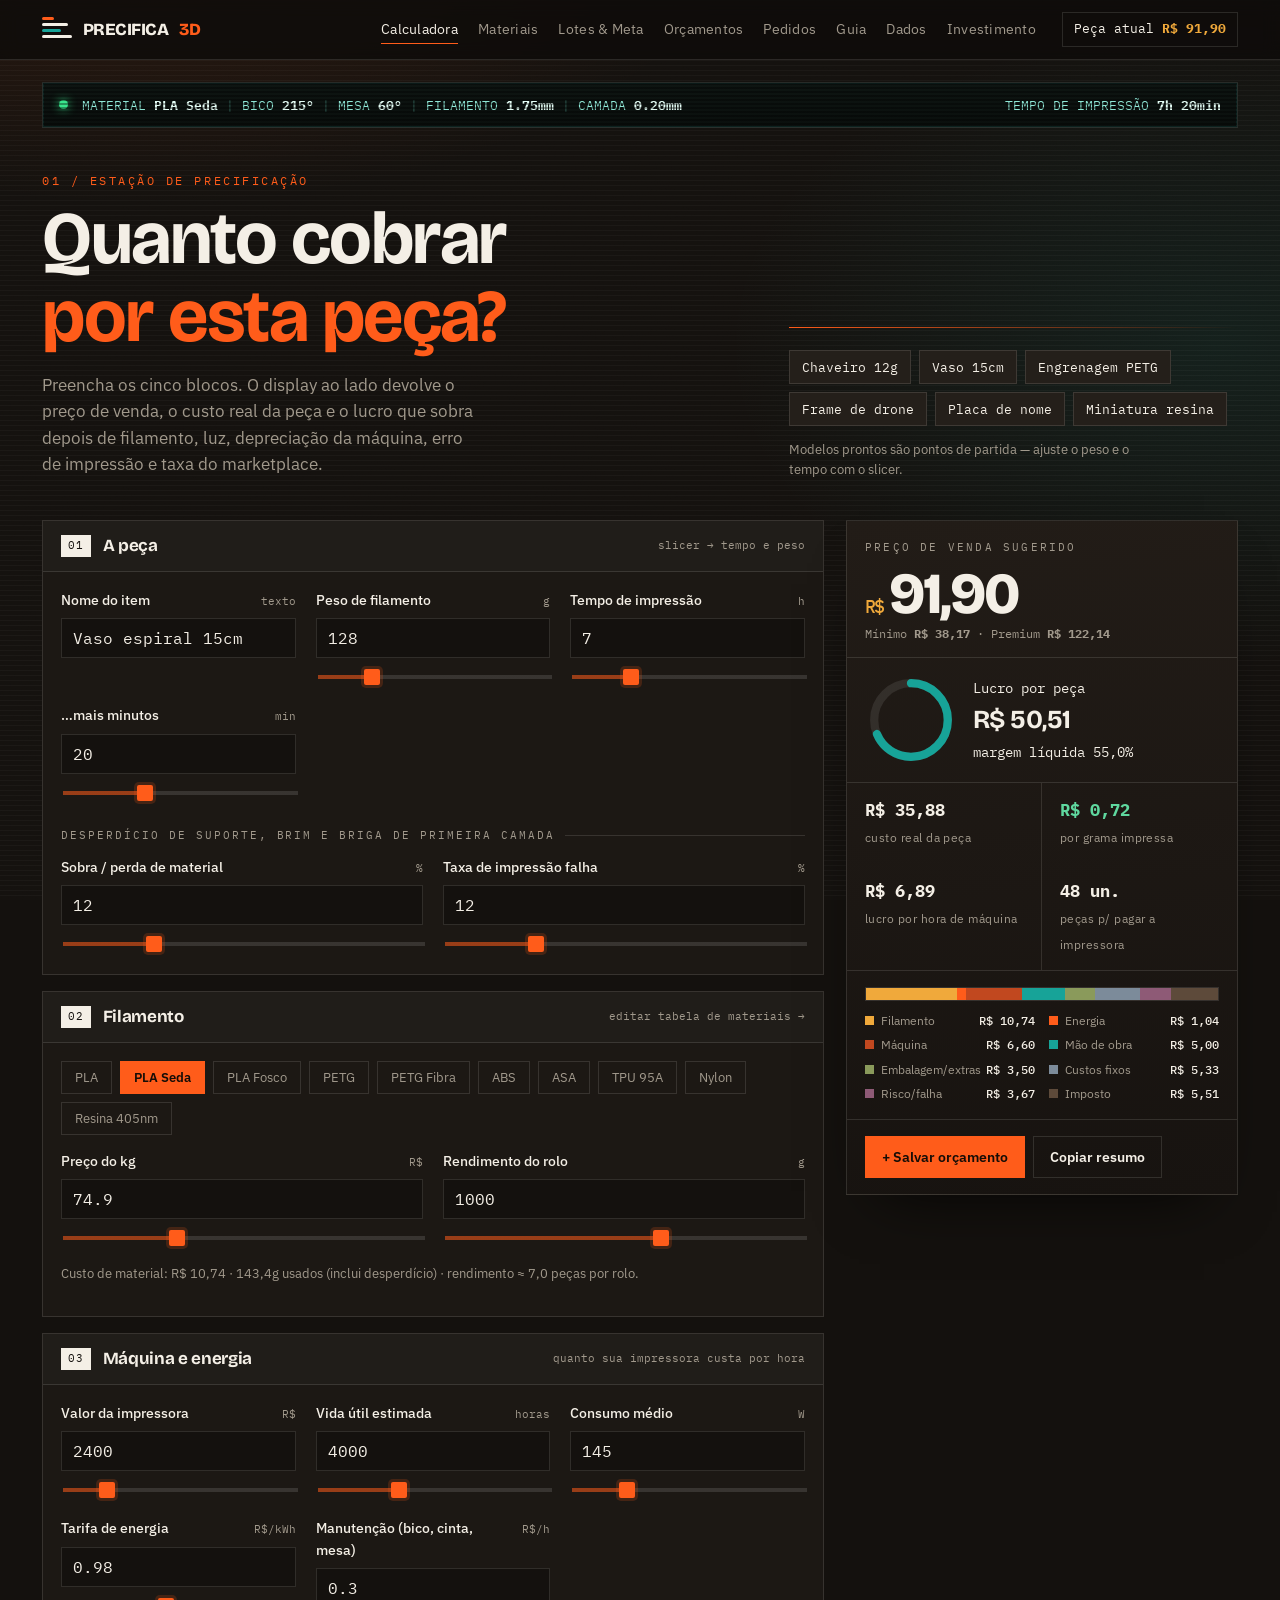
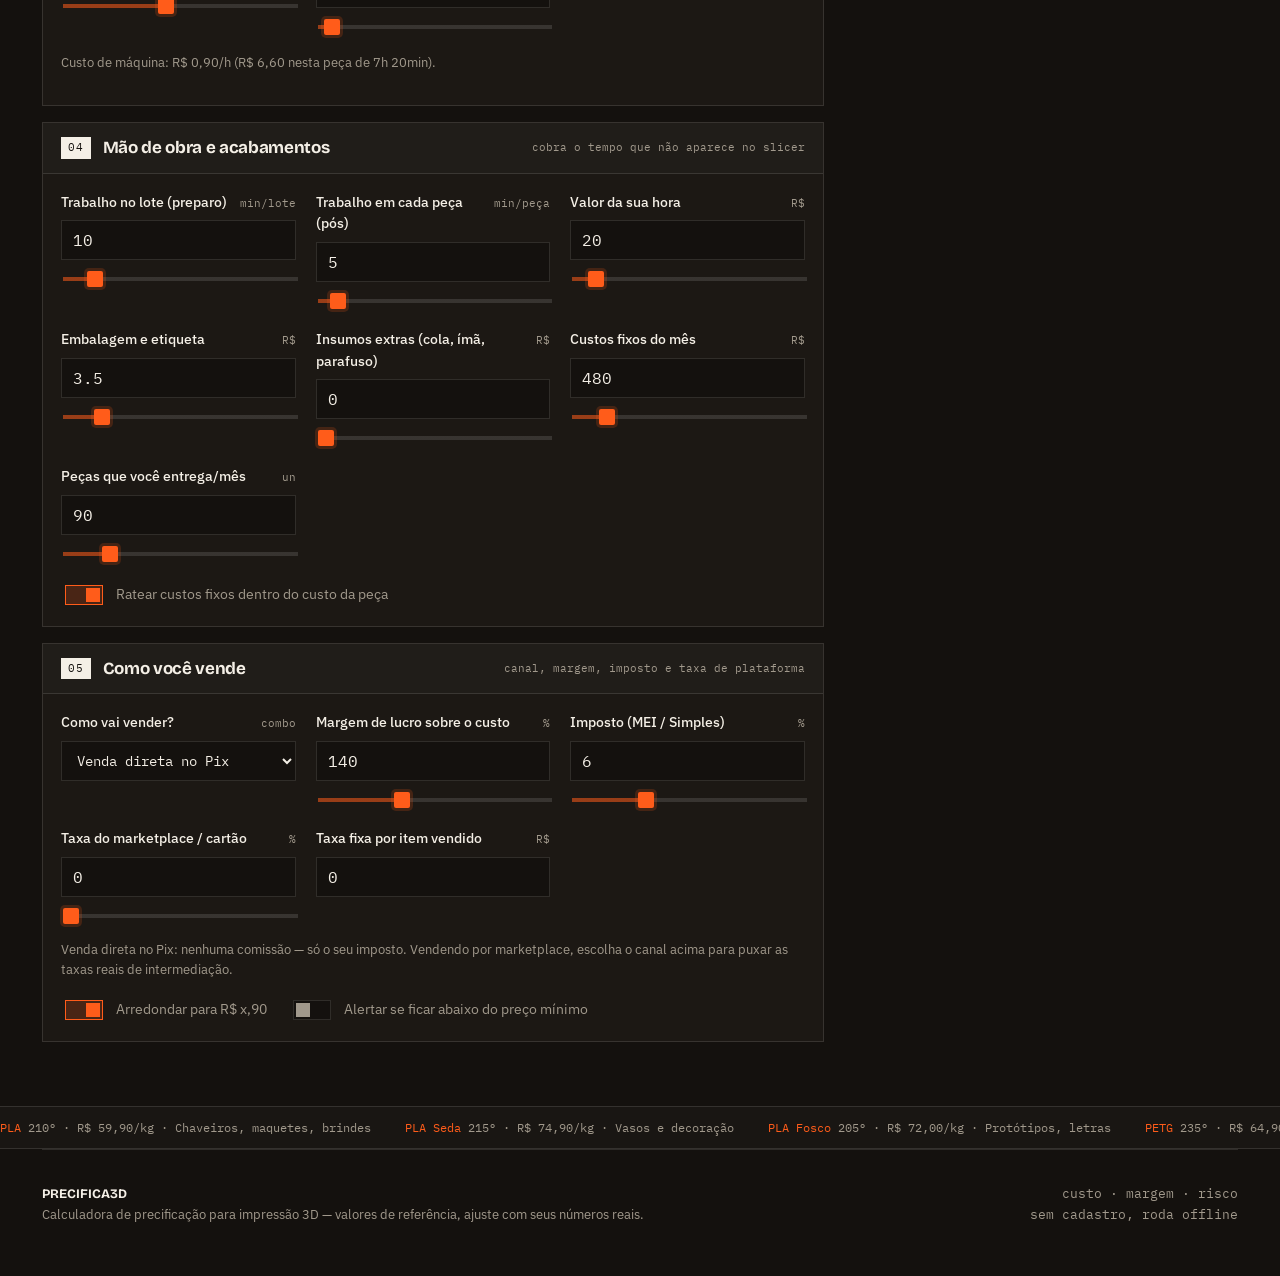
==== commit d605490b: "Defaults fixos (reserva 0,30/h, hora R\, 5min/peca + 10min/lote) e combo Como vai vender (Pix/Shopee" ====
--- a/index.html
+++ b/index.html
@@ -150,8 +150,8 @@
             </div>
             <div class="field">
               <div class="f-top"><label id="lbl-manut" for="i-manut">Manutenção (bico, cinta, mesa)</label><span class="u">R$/h</span></div>
-              <input type="number" id="i-manut" data-k="manut" min="0" max="30" step="0.1" value="1.20">
-              <input type="range" aria-labelledby="lbl-manut" data-k="manut" min="0" max="10" step="0.1" value="1.2">
+              <input type="number" id="i-manut" data-k="manut" min="0" max="30" step="0.1" value="0.30">
+              <input type="range" aria-labelledby="lbl-manut" data-k="manut" min="0" max="10" step="0.1" value="0.3">
             </div>
           </div>
           <p class="note" id="machineNote">Custo de máquina: —</p>
@@ -163,19 +163,19 @@
         <div class="p-body">
           <div class="grid">
             <div class="field">
-              <div class="f-top"><label id="lbl-prepMin" for="i-prepMin">Preparo do arquivo</label><span class="u">min</span></div>
-              <input type="number" id="i-prepMin" data-k="prepMin" min="0" max="240" step="1" value="15">
-              <input type="range" aria-labelledby="lbl-prepMin" data-k="prepMin" min="0" max="90" step="1" value="15">
-            </div>
-            <div class="field">
-              <div class="f-top"><label id="lbl-posMin" for="i-posMin">Pós-processamento</label><span class="u">min</span></div>
-              <input type="number" id="i-posMin" data-k="posMin" min="0" max="240" step="1" value="12">
-              <input type="range" aria-labelledby="lbl-posMin" data-k="posMin" min="0" max="90" step="1" value="12">
+              <div class="f-top"><label id="lbl-prepMin" for="i-prepMin">Trabalho no lote (preparo)</label><span class="u">min/lote</span></div>
+              <input type="number" id="i-prepMin" data-k="prepMin" min="0" max="240" step="1" value="10">
+              <input type="range" aria-labelledby="lbl-prepMin" data-k="prepMin" min="0" max="90" step="1" value="10">
+            </div>
+            <div class="field">
+              <div class="f-top"><label id="lbl-posMin" for="i-posMin">Trabalho em cada peça (pós)</label><span class="u">min/peça</span></div>
+              <input type="number" id="i-posMin" data-k="posMin" min="0" max="240" step="1" value="5">
+              <input type="range" aria-labelledby="lbl-posMin" data-k="posMin" min="0" max="90" step="1" value="5">
             </div>
             <div class="field">
               <div class="f-top"><label id="lbl-horaTrab" for="i-horaTrab">Valor da sua hora</label><span class="u">R$</span></div>
-              <input type="number" id="i-horaTrab" data-k="horaTrab" min="0" max="300" step="1" value="40">
-              <input type="range" aria-labelledby="lbl-horaTrab" data-k="horaTrab" min="10" max="150" step="1" value="40">
+              <input type="number" id="i-horaTrab" data-k="horaTrab" min="0" max="300" step="1" value="20">
+              <input type="range" aria-labelledby="lbl-horaTrab" data-k="horaTrab" min="10" max="150" step="1" value="20">
             </div>
             <div class="field">
               <div class="f-top"><label id="lbl-emb" for="i-emb">Embalagem e etiqueta</label><span class="u">R$</span></div>
@@ -203,9 +203,17 @@
       </div>
 
       <div class="panel">
-        <div class="p-head"><span class="num">05</span><h3>Como você vende</h3><span class="hint">margem, imposto e taxa de plataforma</span></div>
-        <div class="p-body">
-          <div class="grid">
+        <div class="p-head"><span class="num">05</span><h3>Como você vende</h3><span class="hint">canal, margem, imposto e taxa de plataforma</span></div>
+        <div class="p-body">
+          <div class="grid">
+            <div class="field">
+              <div class="f-top"><label id="lbl-canal" for="i-canal">Como vai vender?</label><span class="u">combo</span></div>
+              <select id="i-canal" data-k="canal">
+                <option value="direto">Venda direta no Pix</option>
+                <option value="shopee">Shopee (comissão por faixa + taxa fixa)</option>
+                <option value="ml">Mercado Livre — anúncio Clássico</option>
+              </select>
+            </div>
             <div class="field">
               <div class="f-top"><label id="lbl-margem" for="i-margem">Margem de lucro sobre o custo</label><span class="u">%</span></div>
               <input type="number" id="i-margem" data-k="margem" min="0" max="800" step="5" value="140">
@@ -218,10 +226,15 @@
             </div>
             <div class="field">
               <div class="f-top"><label id="lbl-taxa" for="i-taxa">Taxa do marketplace / cartão</label><span class="u">%</span></div>
-              <input type="number" id="i-taxa" data-k="taxa" min="0" max="40" step="0.5" value="14">
-              <input type="range" aria-labelledby="lbl-taxa" data-k="taxa" min="0" max="30" step="0.5" value="14">
-            </div>
-          </div>
+              <input type="number" id="i-taxa" data-k="taxa" min="0" max="40" step="0.5" value="0">
+              <input type="range" aria-labelledby="lbl-taxa" data-k="taxa" min="0" max="30" step="0.5" value="0">
+            </div>
+            <div class="field">
+              <div class="f-top"><label id="lbl-taxaFixa" for="i-taxaFixa">Taxa fixa por item vendido</label><span class="u">R$</span></div>
+              <input type="number" id="i-taxaFixa" data-k="taxaFixa" min="0" max="100" step="0.5" value="0">
+            </div>
+          </div>
+          <p class="note" id="canalNote" style="margin:12px 0 0">Venda direta no Pix: só o seu imposto conta. Nos marketplaces a comissão vem com taxa fixa por item — escolha o canal acima e os campos se ajustam sozinhos.</p>
           <div style="display:flex;gap:22px;flex-wrap:wrap;margin-top:16px">
             <label class="switch"><input type="checkbox" data-ka="arredonda" checked> Arredondar para R$ x,90</label>
             <label class="switch"><input type="checkbox" data-ka="mostrarMin"> Alertar se ficar abaixo do preço mínimo</label>
--- a/css/style.css
+++ b/css/style.css
@@ -236,6 +236,10 @@
 .rowacts .x{background:none;border:1px solid var(--line);color:var(--dim);width:30px;height:30px;cursor:pointer;transition:.18s}
 .rowacts .x:hover{border-color:var(--hot);color:var(--hot)}
 .bars{display:flex;align-items:flex-end;gap:6px;height:150px;padding:6px 2px 0;border-bottom:1px solid var(--line)}
+#cChart svg{width:100%;height:auto;display:block;margin:2px 0 4px}
+.clegend{display:flex;flex-wrap:wrap;gap:6px 20px;margin:6px 0 2px}
+.clegend span{font-family:var(--m);font-size:12px;color:var(--dim);display:inline-flex;align-items:center;gap:7px}
+.clegend i{width:20px;border-top:3px solid;display:inline-block}
 .bcol{flex:1;display:flex;flex-direction:column;justify-content:flex-end;align-items:center;height:100%;min-width:0}
 .bcol .bar{width:100%;background:linear-gradient(180deg,var(--hot),rgba(255,92,26,.35));min-height:2px;transition:height .6s cubic-bezier(.3,.8,.2,1)}
 .bcol span{font-family:var(--m);font-size:9.5px;color:var(--dim);margin-top:6px;text-transform:uppercase}
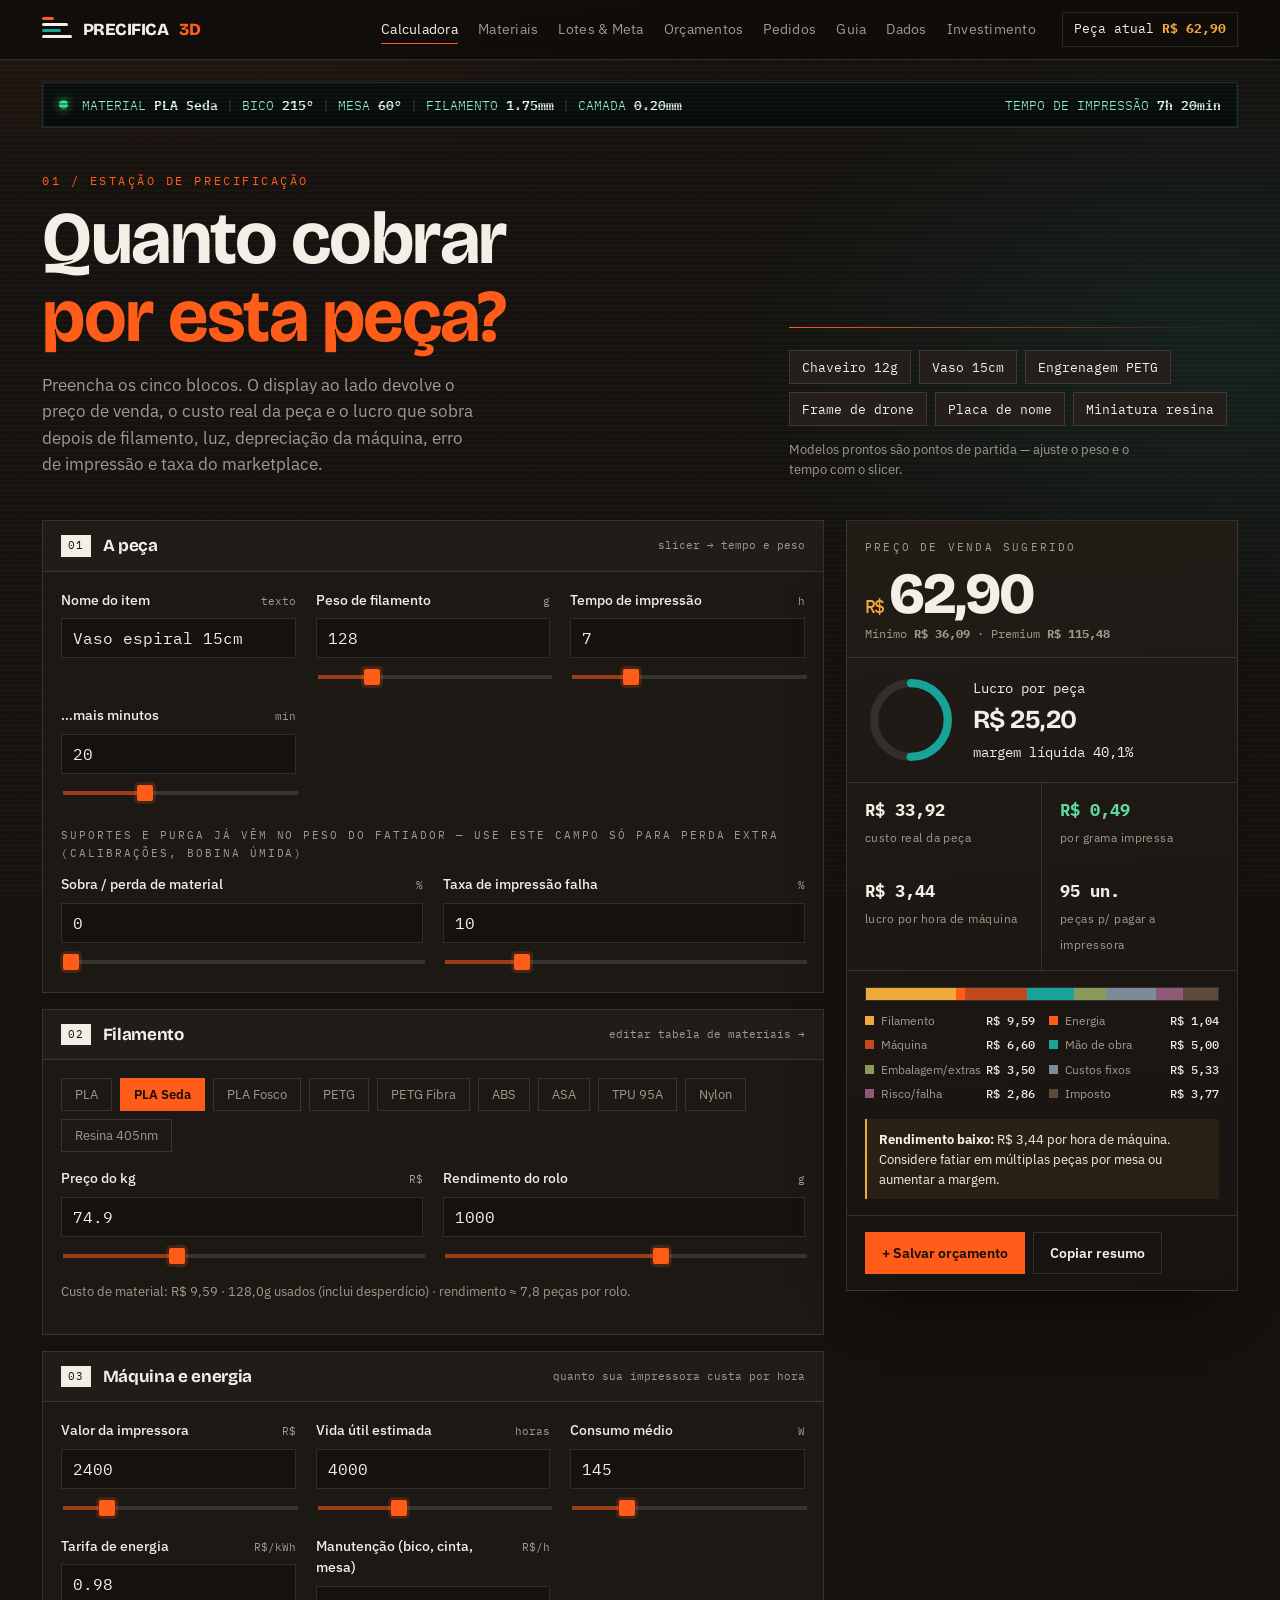
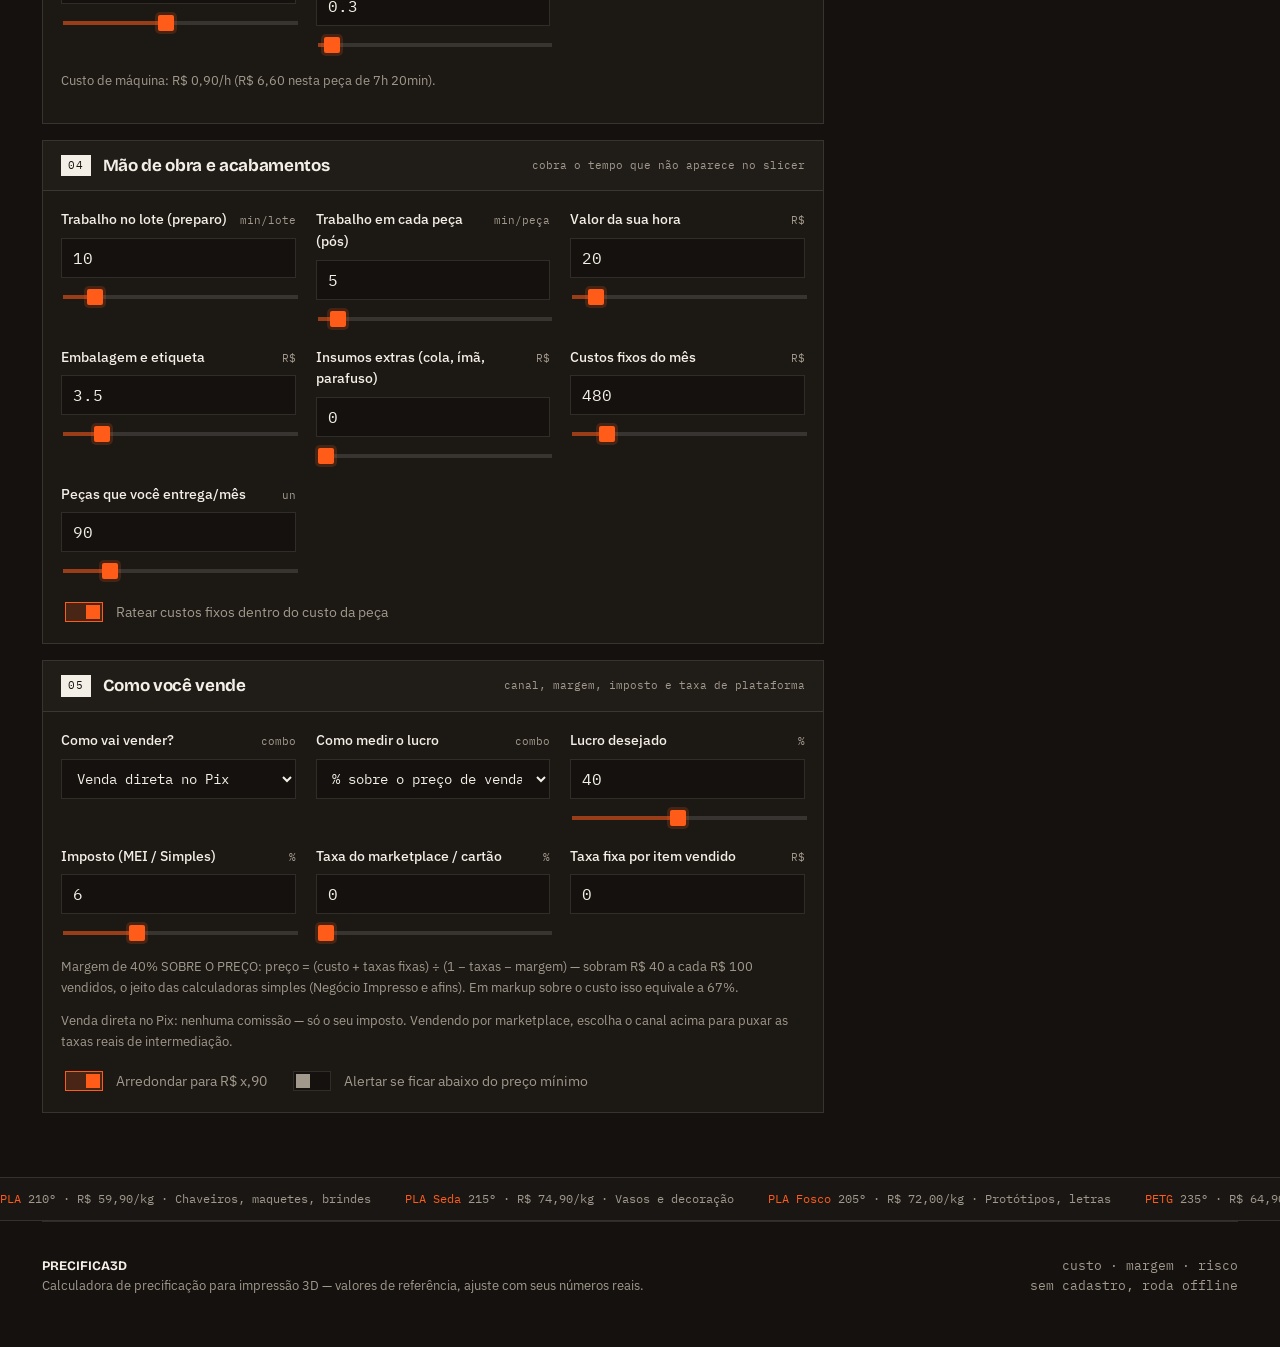
==== commit d1648c47: "Modo margem sobre o preco de venda (estilo calculadoras simples), defaults mais enxutos (desperdicio" ====
--- a/index.html
+++ b/index.html
@@ -88,16 +88,16 @@
               <input type="range" aria-labelledby="lbl-mins" data-k="mins" min="0" max="59" step="1" value="20">
             </div>
           </div>
-          <div class="sub">Desperdício de suporte, brim e briga de primeira camada</div>
+          <div class="sub">Suportes e purga já vêm no peso do fatiador — use este campo só para perda extra (calibrações, bobina úmida)</div>
           <div class="grid">
             <div class="field">
               <div class="f-top"><label id="lbl-desperdicio" for="i-desperdicio">Sobra / perda de material</label><span class="u">%</span></div>
-              <input type="number" id="i-desperdicio" data-k="desperdicio" min="0" max="80" step="1" value="12">
-              <input type="range" aria-labelledby="lbl-desperdicio" data-k="desperdicio" min="0" max="50" step="1" value="12">
+              <input type="number" id="i-desperdicio" data-k="desperdicio" min="0" max="80" step="1" value="0">
+              <input type="range" aria-labelledby="lbl-desperdicio" data-k="desperdicio" min="0" max="50" step="1" value="0">
             </div>
             <div class="field">
               <div class="f-top"><label id="lbl-falha" for="i-falha">Taxa de impressão falha</label><span class="u">%</span></div>
-              <input type="number" id="i-falha" data-k="falha" min="0" max="90" step="1" value="12">
+              <input type="number" id="i-falha" data-k="falha" min="0" max="90" step="1" value="10">
               <input type="range" aria-labelledby="lbl-falha" data-k="falha" min="0" max="50" step="1" value="12">
             </div>
           </div>
@@ -215,9 +215,16 @@
               </select>
             </div>
             <div class="field">
-              <div class="f-top"><label id="lbl-margem" for="i-margem">Margem de lucro sobre o custo</label><span class="u">%</span></div>
-              <input type="number" id="i-margem" data-k="margem" min="0" max="800" step="5" value="140">
-              <input type="range" aria-labelledby="lbl-margem" data-k="margem" min="0" max="400" step="5" value="140">
+              <div class="f-top"><label id="lbl-margemModo" for="i-margemModo">Como medir o lucro</label><span class="u">combo</span></div>
+              <select id="i-margemModo" data-k="margemModo">
+                <option value="margem">% sobre o preço de venda (margem)</option>
+                <option value="markup">% sobre o custo (markup)</option>
+              </select>
+            </div>
+            <div class="field">
+              <div class="f-top"><label id="lbl-margem" for="i-margem">Lucro desejado</label><span class="u">%</span></div>
+              <input type="number" id="i-margem" data-k="margem" min="0" max="800" step="5" value="40">
+              <input type="range" aria-labelledby="lbl-margem" data-k="margem" min="0" max="90" step="5" value="40">
             </div>
             <div class="field">
               <div class="f-top"><label id="lbl-imposto" for="i-imposto">Imposto (MEI / Simples)</label><span class="u">%</span></div>
@@ -234,6 +241,7 @@
               <input type="number" id="i-taxaFixa" data-k="taxaFixa" min="0" max="100" step="0.5" value="0">
             </div>
           </div>
+          <p class="note" id="margemNote" style="margin:12px 0 0"></p>
           <p class="note" id="canalNote" style="margin:12px 0 0">Venda direta no Pix: só o seu imposto conta. Nos marketplaces a comissão vem com taxa fixa por item — escolha o canal acima e os campos se ajustam sozinhos.</p>
           <div style="display:flex;gap:22px;flex-wrap:wrap;margin-top:16px">
             <label class="switch"><input type="checkbox" data-ka="arredonda" checked> Arredondar para R$ x,90</label>
